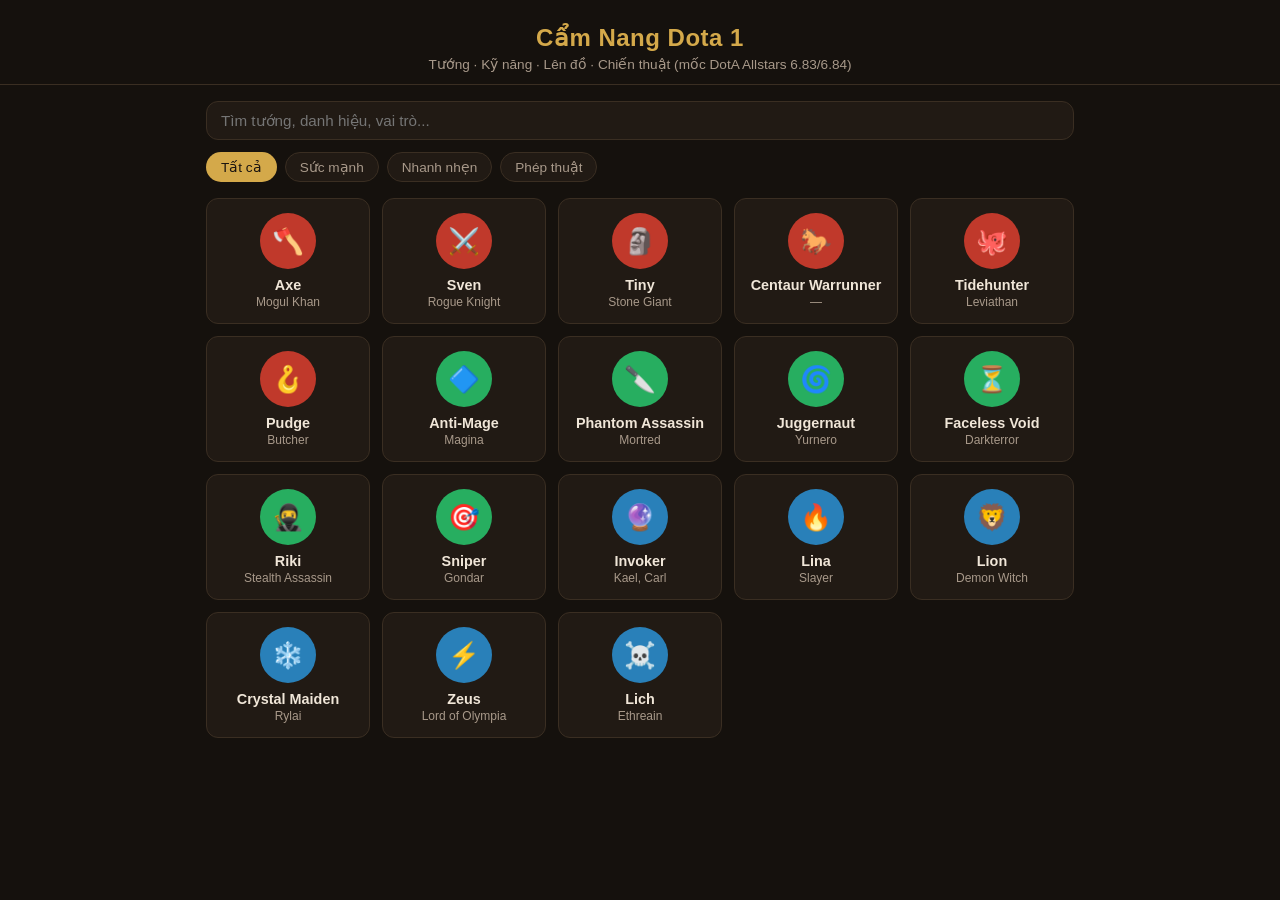
==== index.html @ b37a6d04 "Add DotA 1 buy/sell gold prices per item" ====
<!DOCTYPE html>
<html lang="vi">
<head>
<meta charset="UTF-8">
<meta name="viewport" content="width=device-width, initial-scale=1.0">
<title>Cẩm Nang Dota 1</title>
<link rel="stylesheet" href="style.css?v=6">
</head>
<body>

<header class="top">
  <h1>Cẩm Nang Dota 1</h1>
  <p>Tướng · Kỹ năng · Lên đồ · Chiến thuật (mốc DotA Allstars 6.83/6.84)</p>
</header>

<div class="controls">
  <input type="text" id="search-input" class="search-input" placeholder="Tìm tướng, danh hiệu, vai trò...">
  <div class="chips" id="filter-chips"></div>
</div>

<div class="grid" id="grid"></div>

<script src="data.js?v=6"></script>
<script src="app.js?v=6"></script>
</body>
</html>
---- style.css ----
:root {
  --bg: #15110d;
  --card: #211a14;
  --card-hover: #2b2119;
  --line: #3a2e22;
  --text: #f0e6d8;
  --muted: #a8998a;
  --gold: #d4a94a;
  --gold-soft: #3a2c15;
  --str: #c0392b;
  --agi: #27ae60;
  --int: #2980b9;
  --radius: 12px;
}

* { box-sizing: border-box; }

html, body {
  margin: 0;
  padding: 0;
  background: var(--bg);
  color: var(--text);
  font-family: "Segoe UI", Roboto, Arial, sans-serif;
}

body { padding-bottom: 40px; }

header.top {
  padding: 24px 16px 12px;
  text-align: center;
  border-bottom: 1px solid var(--line);
}

header.top h1 {
  margin: 0 0 4px;
  font-size: 1.5rem;
  color: var(--gold);
  letter-spacing: 0.5px;
}

header.top p {
  margin: 0;
  color: var(--muted);
  font-size: 0.85rem;
}

.controls {
  max-width: 900px;
  margin: 16px auto 0;
  padding: 0 16px;
}

.search-input {
  width: 100%;
  padding: 10px 14px;
  border-radius: var(--radius);
  border: 1px solid var(--line);
  background: var(--card);
  color: var(--text);
  font-size: 0.95rem;
  margin-bottom: 12px;
}

.search-input:focus { outline: 1px solid var(--gold); }

.chips {
  display: flex;
  gap: 8px;
  flex-wrap: wrap;
  margin-bottom: 4px;
}

.chip {
  padding: 6px 14px;
  border-radius: 999px;
  border: 1px solid var(--line);
  background: var(--card);
  color: var(--muted);
  font-size: 0.85rem;
  cursor: pointer;
}

.chip.on {
  color: #fff;
  border-color: transparent;
}

.chip[data-he="str"].on { background: var(--str); }
.chip[data-he="agi"].on { background: var(--agi); }
.chip[data-he="int"].on { background: var(--int); }
.chip[data-he="all"].on { background: var(--gold); color: #1a1410; }

.grid {
  max-width: 900px;
  margin: 16px auto 0;
  padding: 0 16px;
  display: grid;
  grid-template-columns: repeat(auto-fill, minmax(150px, 1fr));
  gap: 12px;
}

.hero-card {
  background: var(--card);
  border: 1px solid var(--line);
  border-radius: var(--radius);
  padding: 14px 10px;
  text-align: center;
  cursor: pointer;
}

.hero-card:active { background: var(--card-hover); }

.avatar {
  position: relative;
  overflow: hidden;
  width: 56px;
  height: 56px;
  margin: 0 auto 8px;
  border-radius: 50%;
  display: flex;
  align-items: center;
  justify-content: center;
  font-weight: 700;
  font-size: 1.6rem;
  color: #fff;
}

.avatar img {
  position: absolute;
  inset: 0;
  width: 100%;
  height: 100%;
  object-fit: cover;
  object-position: top center;
}

.hero-card .ten {
  font-size: 0.9rem;
  font-weight: 600;
  margin-bottom: 2px;
}

.hero-card .danh-hieu {
  font-size: 0.75rem;
  color: var(--muted);
}

.empty {
  text-align: center;
  color: var(--muted);
  padding: 40px 0;
  grid-column: 1 / -1;
}

/* ===== Sheet chi tiết ===== */
.sheet-backdrop {
  position: fixed;
  inset: 0;
  background: rgba(0,0,0,0.6);
  display: flex;
  align-items: flex-end;
  justify-content: center;
  z-index: 20;
}

[hidden] { display: none !important; }

.sheet {
  background: var(--bg);
  width: 100%;
  max-width: 640px;
  max-height: 88vh;
  overflow-y: auto;
  border-radius: 18px 18px 0 0;
  border: 1px solid var(--line);
  border-bottom: none;
  padding: 20px;
}

.sheet-head {
  display: flex;
  align-items: center;
  gap: 12px;
  margin-bottom: 14px;
}

.sheet-head .avatar { margin: 0; flex-shrink: 0; }

.sheet-head h2 {
  margin: 0;
  font-size: 1.2rem;
  color: var(--gold);
}

.sheet-head .danh-hieu {
  color: var(--muted);
  font-size: 0.8rem;
}

.tags {
  display: flex;
  gap: 6px;
  flex-wrap: wrap;
  margin: 8px 0 16px;
}

.tag {
  font-size: 0.75rem;
  padding: 3px 10px;
  border-radius: 999px;
  background: var(--gold-soft);
  color: var(--gold);
}

.sheet h3 {
  font-size: 0.95rem;
  color: var(--gold);
  margin: 18px 0 8px;
  border-bottom: 1px solid var(--line);
  padding-bottom: 4px;
}

.skill-row {
  display: flex;
  gap: 10px;
  margin-bottom: 10px;
}

.skill-key {
  flex-shrink: 0;
  width: 30px;
  height: 30px;
  border-radius: 6px;
  background: var(--gold-soft);
  color: var(--gold);
  display: flex;
  align-items: center;
  justify-content: center;
  font-weight: 700;
  font-size: 0.8rem;
}

.skill-body .ten {
  font-weight: 600;
  font-size: 0.9rem;
  margin-bottom: 2px;
}

.skill-body .mota {
  font-size: 0.85rem;
  color: var(--muted);
  line-height: 1.4;
}

.len-skill {
  font-size: 0.85rem;
  color: var(--muted);
  font-style: italic;
  line-height: 1.4;
}

.build-tier {
  margin-bottom: 16px;
}

.build-tier .nhan {
  font-size: 0.78rem;
  color: var(--muted);
  margin-bottom: 6px;
  text-transform: uppercase;
  letter-spacing: 0.4px;
}

.item-row {
  display: flex;
  gap: 10px;
  margin-bottom: 8px;
}

.item-body .ten-gia {
  display: flex;
  align-items: baseline;
  justify-content: space-between;
  gap: 8px;
  margin-bottom: 2px;
}

.item-body .ten {
  font-weight: 600;
  font-size: 0.88rem;
}

.gia {
  flex-shrink: 0;
  display: flex;
  align-items: baseline;
  gap: 6px;
  font-size: 0.78rem;
  white-space: nowrap;
}

.gia-mua {
  color: var(--gold);
  font-weight: 600;
}

.gia-mua::before { content: "💰 "; }

.gia-ban { color: var(--muted); }

.item-body .mota {
  font-size: 0.82rem;
  color: var(--muted);
  line-height: 1.4;
}

.item-icon-wrap {
  position: relative;
  display: flex;
  align-items: center;
  justify-content: center;
  width: 28px;
  height: 28px;
  flex-shrink: 0;
  overflow: hidden;
  border-radius: 6px;
  background: var(--gold-soft);
}

.item-icon { font-size: 1rem; line-height: 1; }

.item-icon-wrap img {
  position: absolute;
  inset: 0;
  width: 100%;
  height: 100%;
  object-fit: cover;
}

ul.tip-list {
  margin: 0;
  padding-left: 18px;
  font-size: 0.85rem;
  color: var(--text);
  line-height: 1.6;
}

.sheet-close {
  display: block;
  width: 100%;
  margin-top: 20px;
  padding: 12px;
  border-radius: var(--radius);
  border: 1px solid var(--line);
  background: var(--card);
  color: var(--text);
  font-size: 0.9rem;
}

@media (min-width: 700px) {
  .sheet-backdrop { align-items: center; }
  .sheet { border-radius: 18px; border-bottom: 1px solid var(--line); }
}
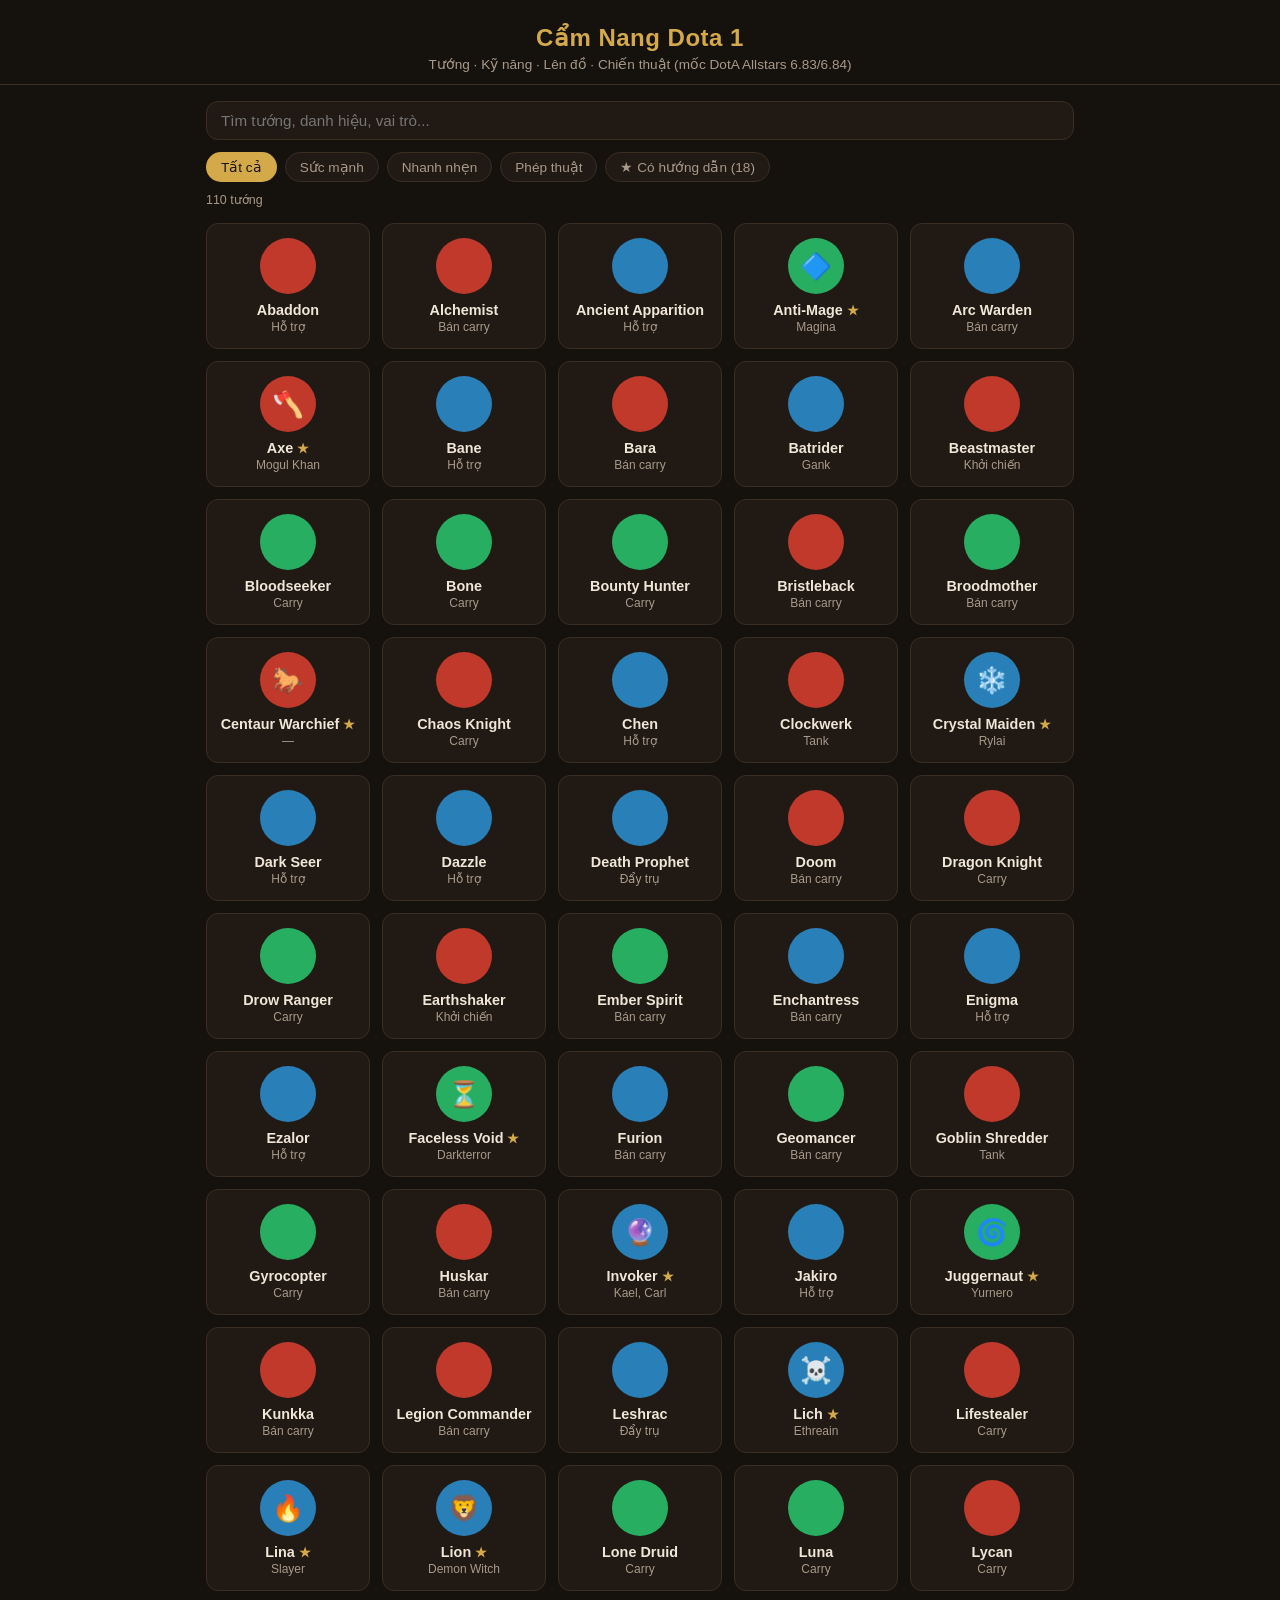
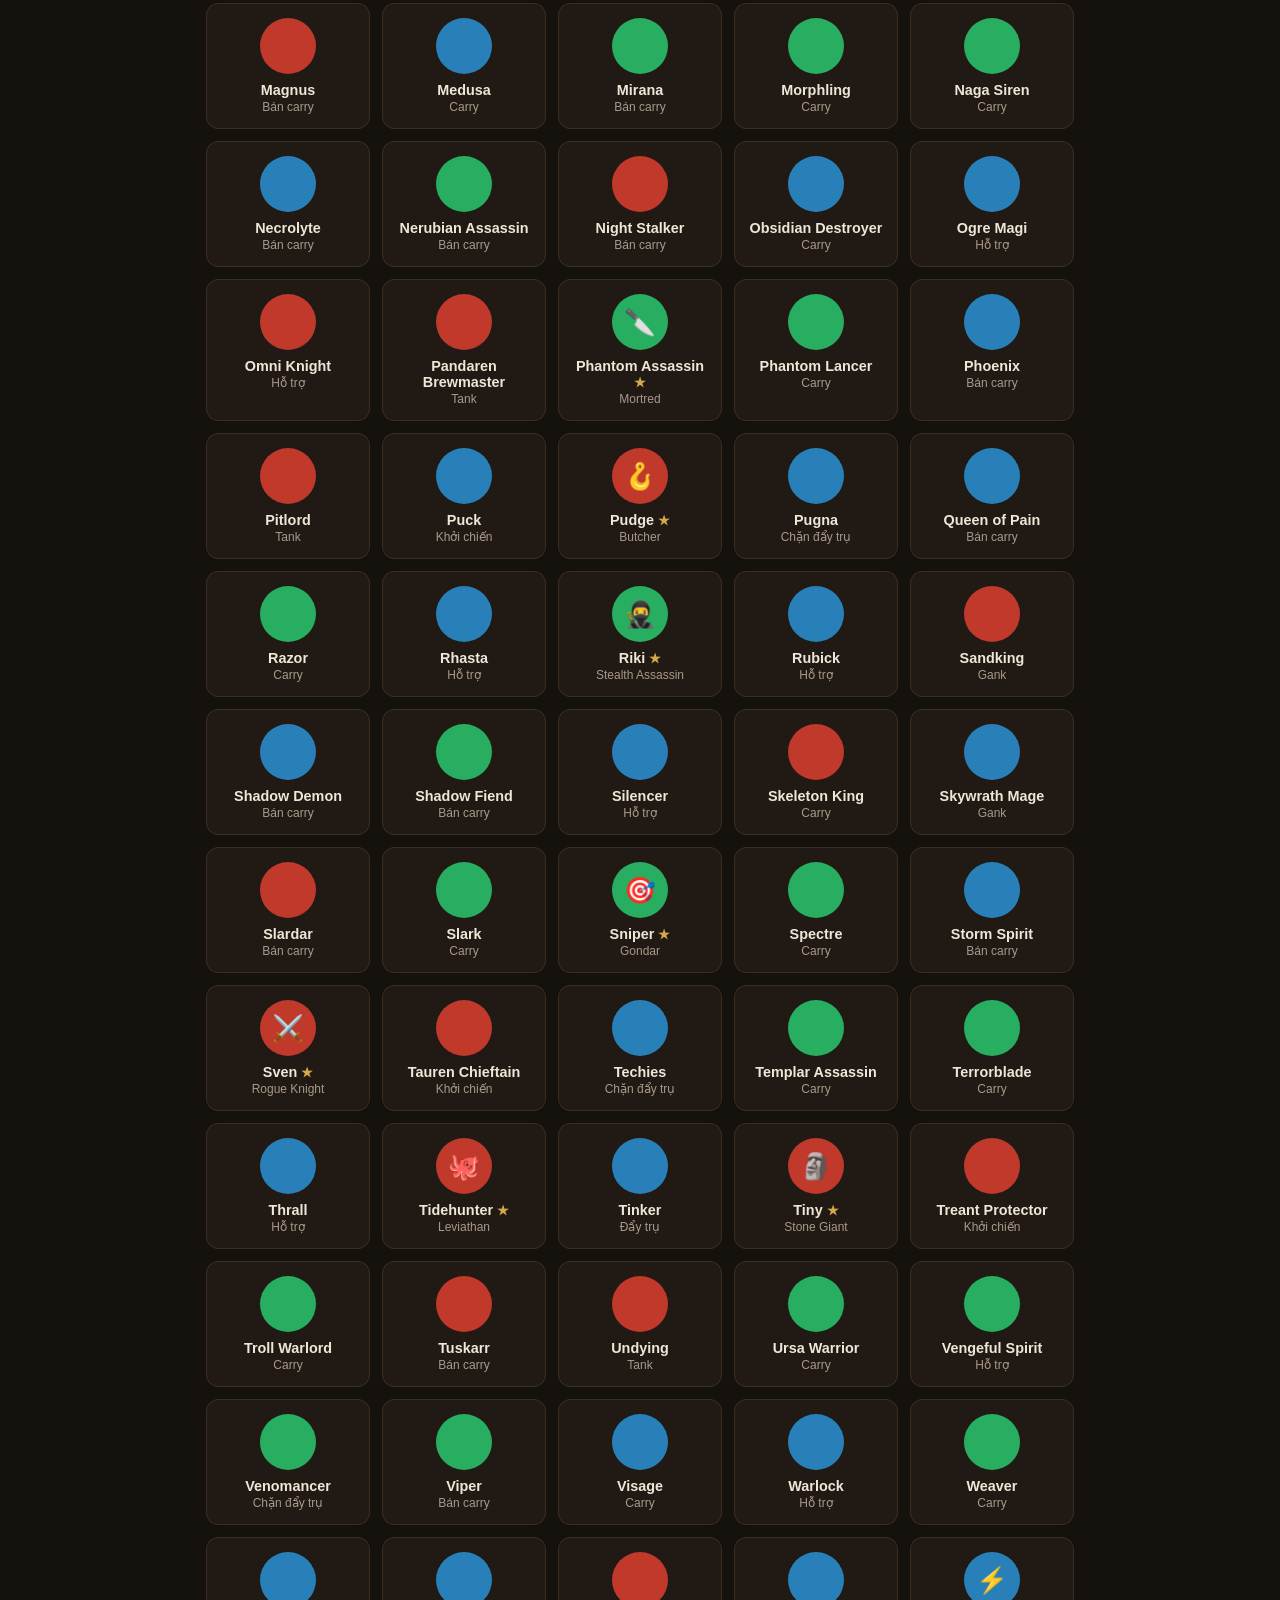
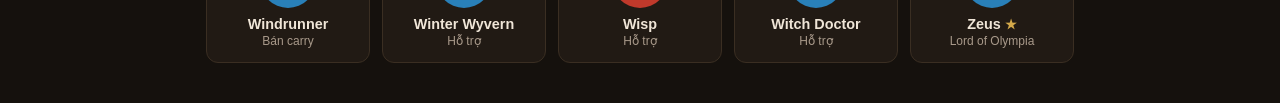
==== commit d2a30558: "Add complete 110-hero roster from source; fix Tiny image" ====
--- a/index.html
+++ b/index.html
@@ -4,7 +4,7 @@
 <meta charset="UTF-8">
 <meta name="viewport" content="width=device-width, initial-scale=1.0">
 <title>Cẩm Nang Dota 1</title>
-<link rel="stylesheet" href="style.css?v=6">
+<link rel="stylesheet" href="style.css?v=9">
 </head>
 <body>
 
@@ -16,11 +16,13 @@
 <div class="controls">
   <input type="text" id="search-input" class="search-input" placeholder="Tìm tướng, danh hiệu, vai trò...">
   <div class="chips" id="filter-chips"></div>
+  <div class="dem-tuong" id="dem-tuong"></div>
 </div>
 
 <div class="grid" id="grid"></div>
 
-<script src="data.js?v=6"></script>
-<script src="app.js?v=6"></script>
+<script src="heroes-base.js?v=9"></script>
+<script src="data.js?v=9"></script>
+<script src="app.js?v=9"></script>
 </body>
 </html>
--- a/style.css
+++ b/style.css
@@ -89,6 +89,15 @@
 .chip[data-he="agi"].on { background: var(--agi); }
 .chip[data-he="int"].on { background: var(--int); }
 .chip[data-he="all"].on { background: var(--gold); color: #1a1410; }
+.chip.guide.on { background: var(--gold); color: #1a1410; }
+
+.dem-tuong {
+  margin-top: 10px;
+  font-size: 0.78rem;
+  color: var(--muted);
+}
+
+.sao { color: var(--gold); font-size: 0.8rem; }
 
 .grid {
   max-width: 900px;
@@ -210,6 +219,55 @@
   border-radius: 999px;
   background: var(--gold-soft);
   color: var(--gold);
+}
+
+.thongso {
+  display: grid;
+  grid-template-columns: repeat(auto-fit, minmax(80px, 1fr));
+  gap: 8px;
+  margin-bottom: 4px;
+}
+
+.ts {
+  background: var(--card);
+  border: 1px solid var(--line);
+  border-radius: 8px;
+  padding: 8px 10px;
+  text-align: center;
+}
+
+.ts-nhan {
+  display: block;
+  font-size: 0.68rem;
+  color: var(--muted);
+  text-transform: uppercase;
+  letter-spacing: 0.4px;
+  margin-bottom: 2px;
+}
+
+.ts-gt {
+  display: block;
+  font-size: 0.85rem;
+  font-weight: 600;
+}
+
+.chua-co {
+  margin-top: 18px;
+  padding: 14px;
+  border: 1px dashed var(--line);
+  border-radius: var(--radius);
+  background: var(--card);
+  font-size: 0.85rem;
+  color: var(--muted);
+  line-height: 1.5;
+}
+
+.chua-co p { margin: 0; }
+
+.chua-co-title {
+  color: var(--gold);
+  font-weight: 600;
+  margin-bottom: 6px !important;
 }
 
 .sheet h3 {
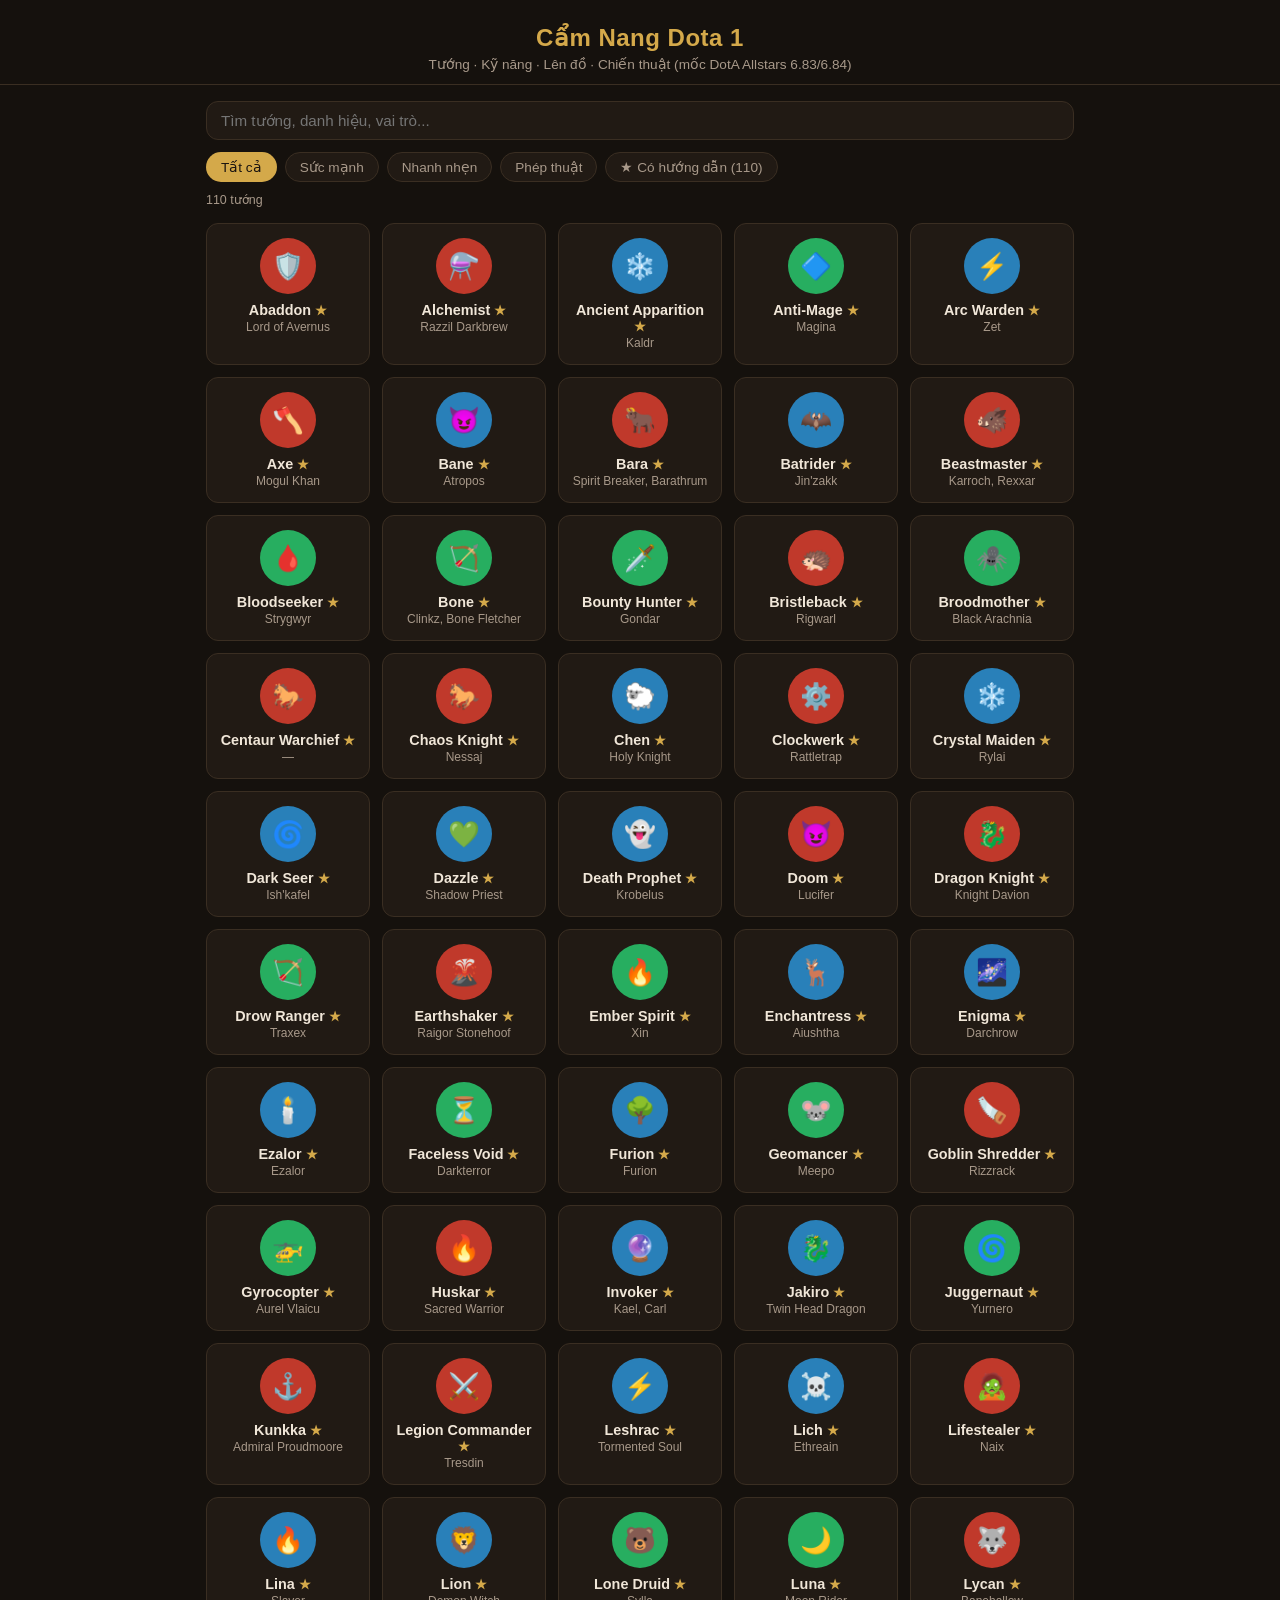
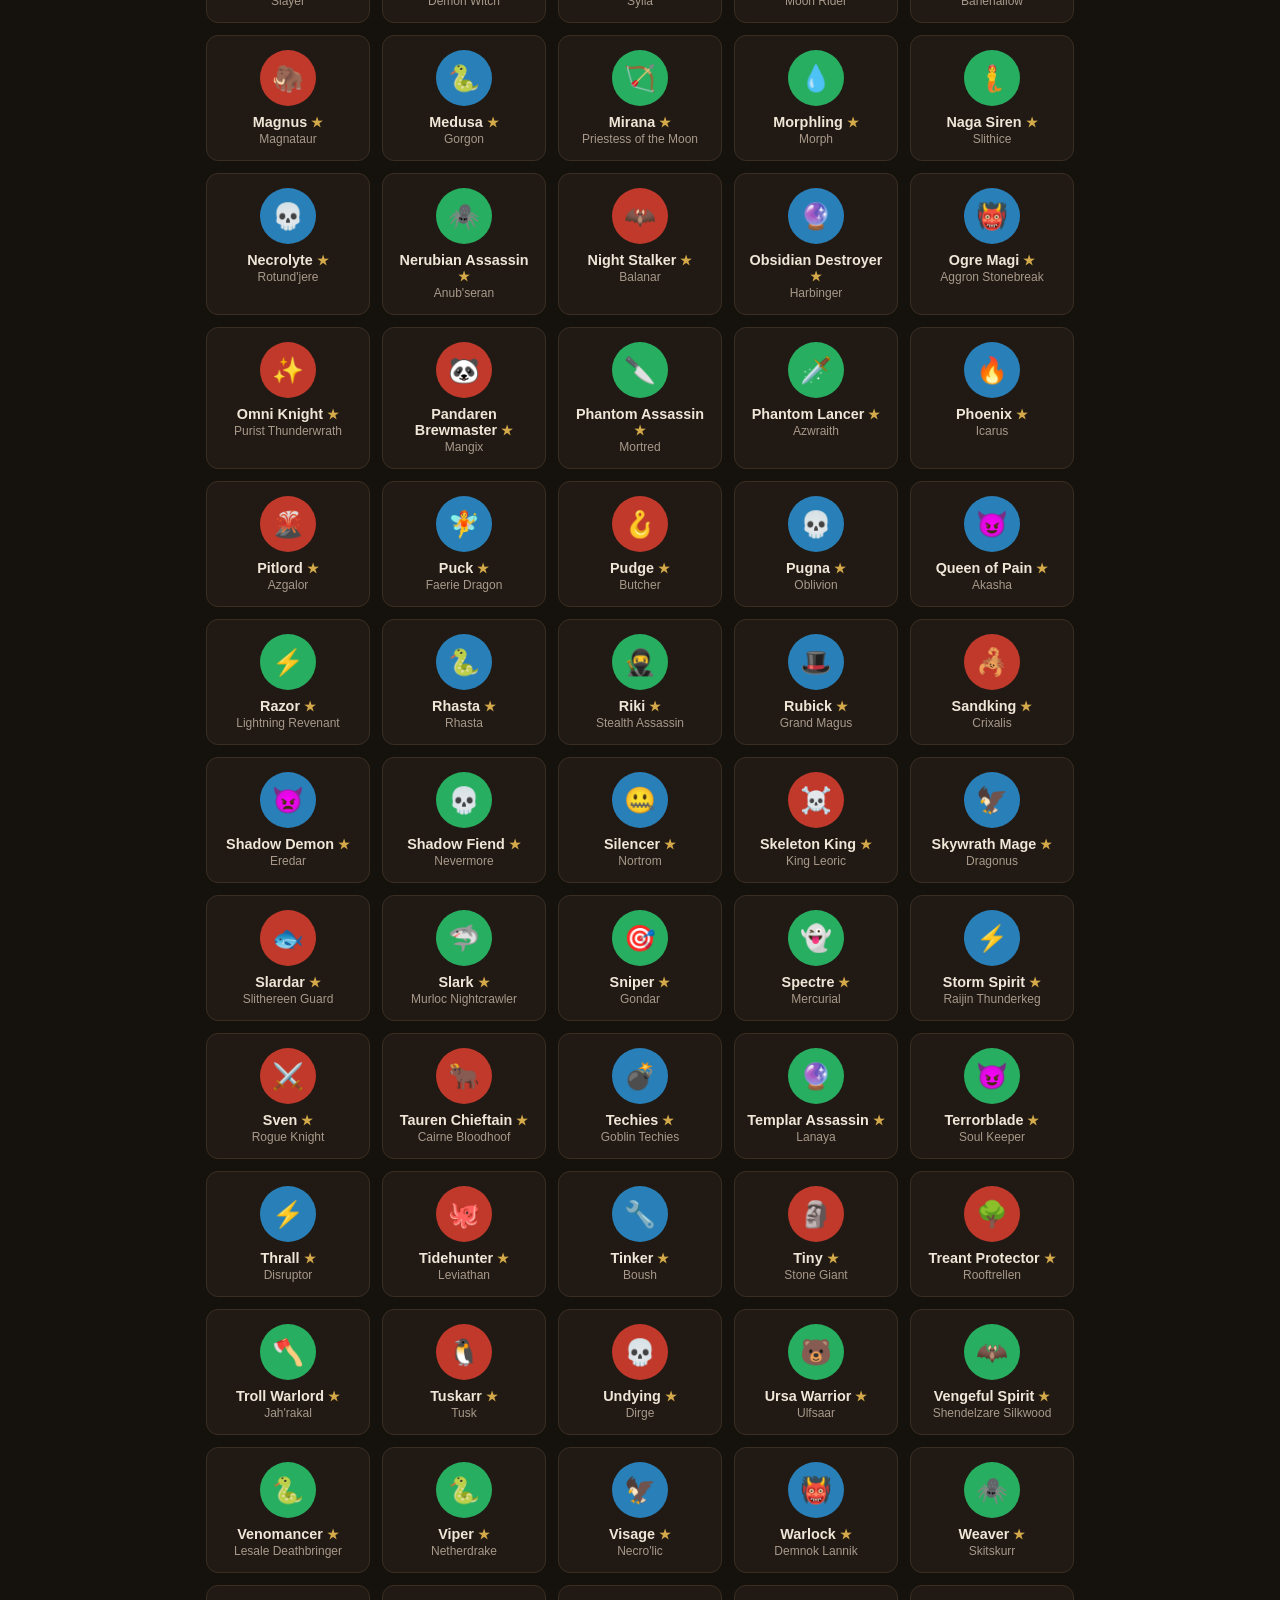
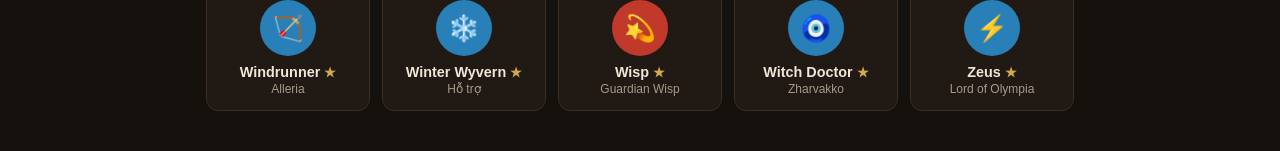
==== commit 623503d2: "Add full guides for remaining 92 heroes + complete 126-item catalog" ====
--- a/index.html
+++ b/index.html
@@ -4,7 +4,7 @@
 <meta charset="UTF-8">
 <meta name="viewport" content="width=device-width, initial-scale=1.0">
 <title>Cẩm Nang Dota 1</title>
-<link rel="stylesheet" href="style.css?v=9">
+<link rel="stylesheet" href="style.css?v=10">
 </head>
 <body>
 
@@ -21,8 +21,10 @@
 
 <div class="grid" id="grid"></div>
 
-<script src="heroes-base.js?v=9"></script>
-<script src="data.js?v=9"></script>
-<script src="app.js?v=9"></script>
+<script src="heroes-base.js?v=10"></script>
+<script src="items.js?v=10"></script>
+<script src="data.js?v=10"></script>
+<script src="heroes-them.js?v=10"></script>
+<script src="app.js?v=10"></script>
 </body>
 </html>
--- a/style.css
+++ b/style.css
@@ -251,6 +251,23 @@
   font-weight: 600;
 }
 
+.canh-bao {
+  margin: 14px 0 4px;
+  padding: 10px 12px;
+  border-radius: 8px;
+  background: #3a2c15;
+  border: 1px solid #6b5220;
+  color: #e8c26a;
+  font-size: 0.82rem;
+  line-height: 1.45;
+}
+
+.ten-goc {
+  font-weight: 400;
+  font-size: 0.74rem;
+  color: var(--muted);
+}
+
 .chua-co {
   margin-top: 18px;
   padding: 14px;
